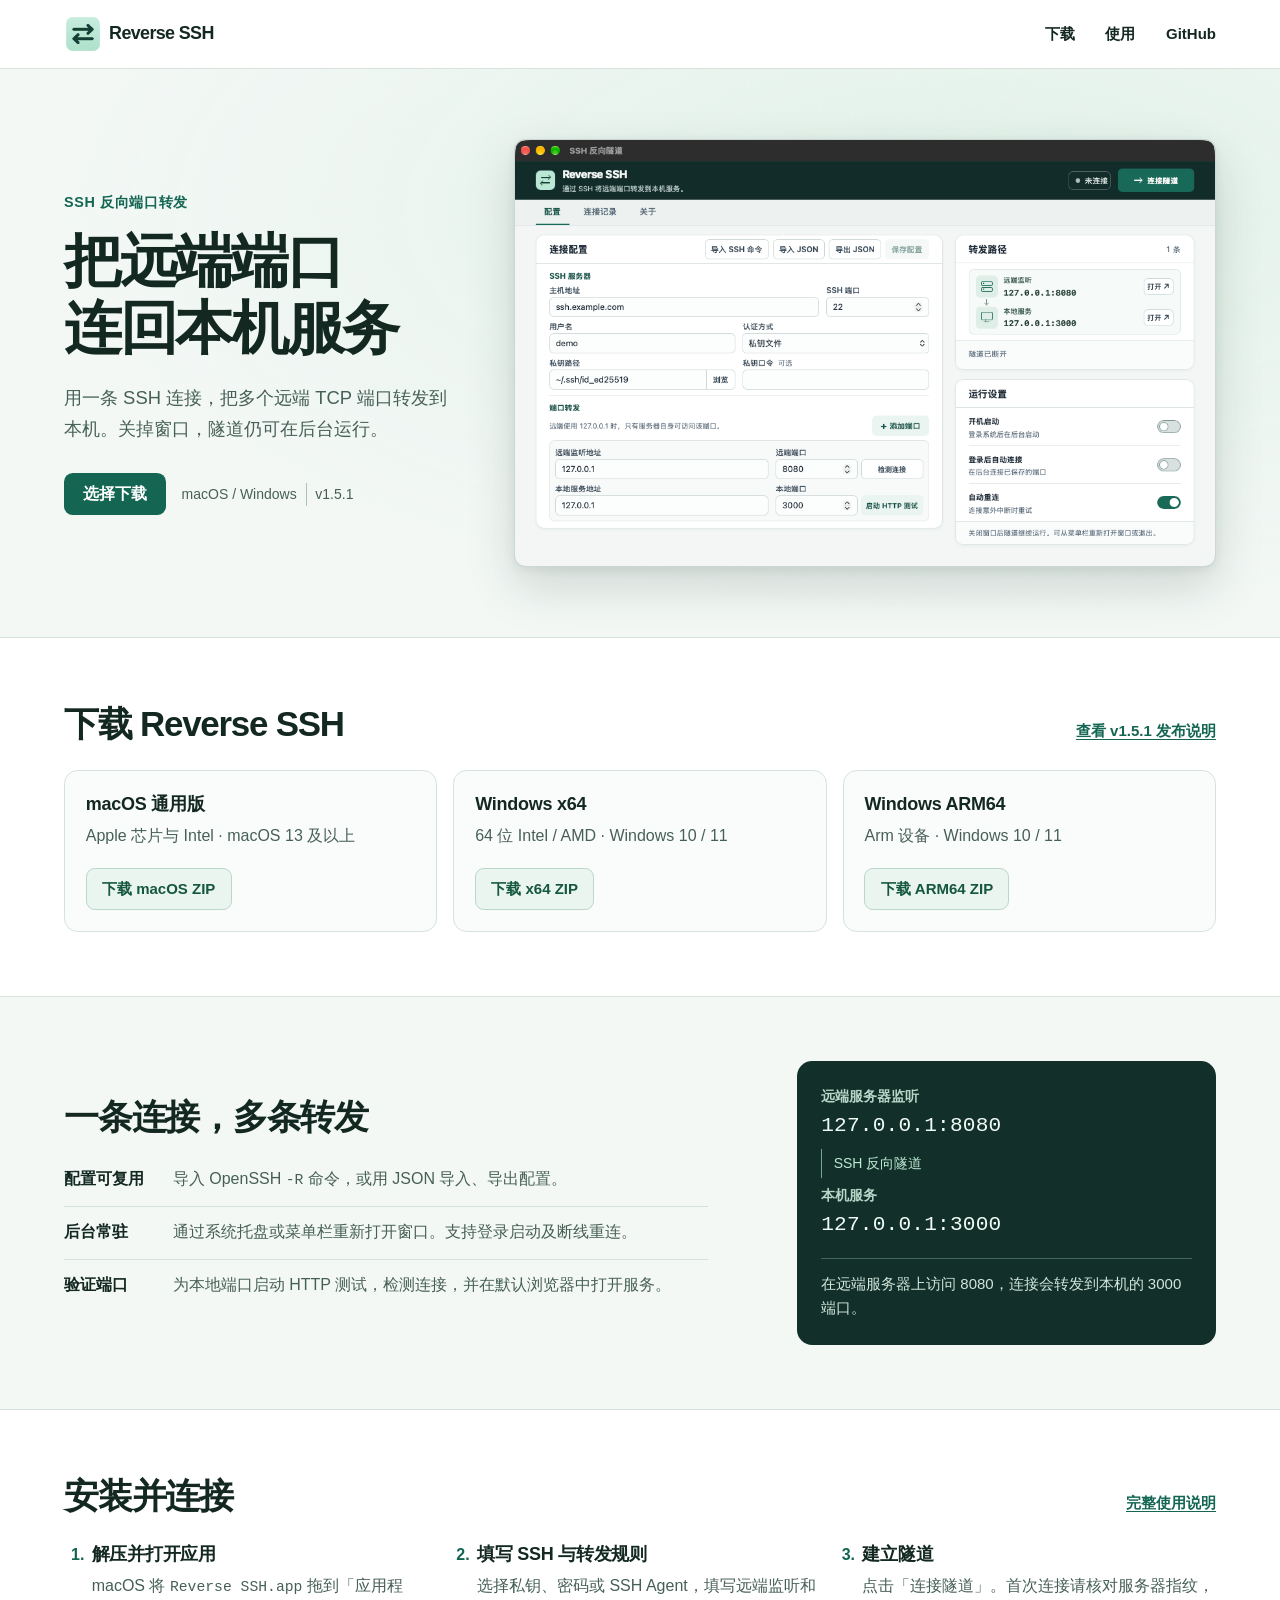
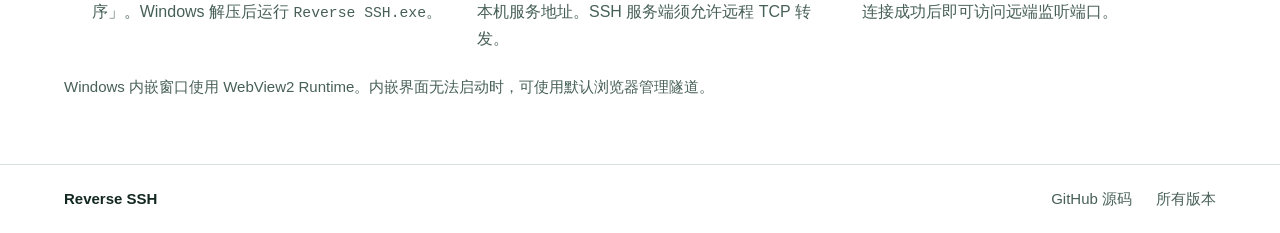
==== docs/index.html @ cf94feb1 "Add GitHub Pages project and download site" ====
<!doctype html>
<html lang="zh-CN">
<head>
  <meta charset="utf-8">
  <meta name="viewport" content="width=device-width, initial-scale=1">
  <meta name="color-scheme" content="light">
  <meta name="theme-color" content="#eff7f2">
  <meta name="description" content="Reverse SSH 是 macOS 和 Windows 上的 SSH 反向隧道工具，支持多端口转发、后台运行、自动重连和配置导入。">
  <title>Reverse SSH · SSH 反向隧道</title>
  <link rel="icon" href="assets/reverse-ssh-icon.png" type="image/png">
  <link rel="stylesheet" href="styles.css">
</head>
<body>
  <a class="skip" href="#download">跳到下载</a>
  <header class="header" id="top">
    <div class="wrap header-inner">
      <a class="brand" href="#top" aria-label="Reverse SSH 首页">
        <img src="assets/reverse-ssh-icon.png" alt="" width="38" height="38">
        <span>Reverse SSH</span>
      </a>
      <nav aria-label="网站导航">
        <a href="#download">下载</a>
        <a href="#start">使用</a>
        <a href="https://github.com/AdemJensen/Reverse-SSH">GitHub</a>
      </nav>
    </div>
  </header>

  <main>
    <section class="hero" aria-labelledby="title">
      <div class="wrap hero-inner">
        <div class="hero-copy">
          <p class="eyebrow">SSH 反向端口转发</p>
          <h1 id="title">把远端端口<br>连回本机服务</h1>
          <p class="hero-description">用一条 SSH 连接，把多个远端 TCP 端口转发到本机。关掉窗口，隧道仍可在后台运行。</p>
          <div class="hero-actions">
            <a class="button button-primary" href="#download">选择下载</a>
            <span class="build"><span>macOS / Windows</span> <span>v1.5.1</span></span>
          </div>
        </div>
        <figure class="product">
          <img src="assets/reverse-ssh-macos.png" width="1080" height="657" alt="Reverse SSH 的 macOS 配置窗口，显示 SSH 服务器、端口转发规则和后台运行设置。">
        </figure>
      </div>
    </section>

    <section class="downloads section" id="download" aria-labelledby="download-title">
      <div class="wrap">
        <div class="section-head">
          <h2 id="download-title">下载 Reverse SSH</h2>
          <a class="text-link" href="https://github.com/AdemJensen/Reverse-SSH/releases/tag/v1.5.1">查看 v1.5.1 发布说明</a>
        </div>
        <div class="packages">
          <article class="package">
            <h3>macOS 通用版</h3>
            <p>Apple 芯片与 Intel · macOS 13 及以上</p>
            <a class="button button-package" href="https://github.com/AdemJensen/Reverse-SSH/releases/download/v1.5.1/ReverseSSH-1.5.1-macOS-Universal.zip">下载 macOS ZIP</a>
          </article>
          <article class="package">
            <h3>Windows x64</h3>
            <p>64 位 Intel / AMD · Windows 10 / 11</p>
            <a class="button button-package" href="https://github.com/AdemJensen/Reverse-SSH/releases/download/v1.5.1/ReverseSSH-1.5.1-Windows-x64.zip">下载 x64 ZIP</a>
          </article>
          <article class="package">
            <h3>Windows ARM64</h3>
            <p>Arm 设备 · Windows 10 / 11</p>
            <a class="button button-package" href="https://github.com/AdemJensen/Reverse-SSH/releases/download/v1.5.1/ReverseSSH-1.5.1-Windows-ARM64.zip">下载 ARM64 ZIP</a>
          </article>
        </div>
      </div>
    </section>

    <section class="workflow section" aria-labelledby="workflow-title">
      <div class="wrap workflow-inner">
        <div>
          <h2 id="workflow-title">一条连接，多条转发</h2>
          <dl class="features">
            <div><dt>配置可复用</dt><dd>导入 OpenSSH <code>-R</code> 命令，或用 JSON 导入、导出配置。</dd></div>
            <div><dt>后台常驻</dt><dd>通过系统托盘或菜单栏重新打开窗口。支持登录启动及断线重连。</dd></div>
            <div><dt>验证端口</dt><dd>为本地端口启动 HTTP 测试，检测连接，并在默认浏览器中打开服务。</dd></div>
          </dl>
        </div>
        <div class="route" aria-label="端口转发示例">
          <span class="route-label">远端服务器监听</span>
          <code>127.0.0.1:8080</code>
          <div class="route-line"><span>SSH 反向隧道</span></div>
          <span class="route-label">本机服务</span>
          <code>127.0.0.1:3000</code>
          <p>在远端服务器上访问 8080，连接会转发到本机的 3000 端口。</p>
        </div>
      </div>
    </section>

    <section class="install section" id="start" aria-labelledby="start-title">
      <div class="wrap">
        <div class="section-head">
          <h2 id="start-title">安装并连接</h2>
          <a class="text-link" href="https://github.com/AdemJensen/Reverse-SSH#readme">完整使用说明</a>
        </div>
        <ol class="steps">
          <li>
            <h3>解压并打开应用</h3>
            <p>macOS 将 <code>Reverse SSH.app</code> 拖到「应用程序」。Windows 解压后运行 <code>Reverse SSH.exe</code>。</p>
          </li>
          <li>
            <h3>填写 SSH 与转发规则</h3>
            <p>选择私钥、密码或 SSH Agent，填写远端监听和本机服务地址。SSH 服务端须允许远程 TCP 转发。</p>
          </li>
          <li>
            <h3>建立隧道</h3>
            <p>点击「连接隧道」。首次连接请核对服务器指纹，连接成功后即可访问远端监听端口。</p>
          </li>
        </ol>
        <p class="install-note">Windows 内嵌窗口使用 WebView2 Runtime。内嵌界面无法启动时，可使用默认浏览器管理隧道。</p>
      </div>
    </section>
  </main>

  <footer class="footer">
    <div class="wrap footer-inner">
      <span>Reverse SSH</span>
      <a href="https://github.com/AdemJensen/Reverse-SSH">GitHub 源码</a>
      <a href="https://github.com/AdemJensen/Reverse-SSH/releases">所有版本</a>
    </div>
  </footer>
</body>
</html>
---- docs/styles.css ----
:root {
  color-scheme: light;
  --ink: #142822;
  --muted: #476057;
  --green: #146653;
  --green-hover: #0e5342;
  --paper: #fff;
  --wash: #eff7f2;
  --border: #d5e3dc;
  font-family: -apple-system, BlinkMacSystemFont, "Segoe UI", "PingFang SC", "Microsoft YaHei", sans-serif;
  font-size: 100%;
  color: var(--ink);
  background: var(--paper);
  line-height: 1.65;
}

*, *::before, *::after { box-sizing: border-box; }
html { scroll-behavior: smooth; }
body, h1, h2, h3, p, figure, dl, dd, ol { margin: 0; }
a { color: inherit; }
a:focus-visible { outline: 3px solid #29886e; outline-offset: 4px; }
img { display: block; max-width: 100%; }
code { font-family: ui-monospace, "SFMono-Regular", Consolas, monospace; font-size: .92em; }
.wrap { width: min(calc(100% - 4.5rem), 72rem); margin-inline: auto; }
.skip { position: fixed; z-index: 1; top: .75rem; left: .75rem; padding: .5rem .9rem; transform: translateY(-180%); border-radius: .5rem; background: var(--paper); color: var(--green); }
.skip:focus { transform: none; }

.header { border-bottom: 1px solid var(--border); }
.header-inner, .footer-inner { display: flex; align-items: center; gap: 1.5rem; }
.header-inner { min-height: 4.25rem; justify-content: space-between; }
.brand { display: inline-flex; align-items: center; gap: .44rem; font-size: 1.12rem; font-weight: 760; letter-spacing: -.035em; text-decoration: none; white-space: nowrap; }
.brand img { width: 2.38rem; height: 2.38rem; }
.header nav { display: flex; align-items: center; gap: clamp(1rem, 2.4vw, 2rem); font-size: .9375rem; font-weight: 630; white-space: nowrap; }
.header nav a, .footer a { text-decoration: none; }
.header nav a:hover, .footer a:hover { color: var(--green); text-decoration: underline; text-underline-offset: .22em; }

.hero { background: radial-gradient(ellipse at 76% 25%, #e1f1e9, transparent 66%), #f3f8f5; border-bottom: 1px solid var(--border); }
.hero-inner { display: grid; grid-template-columns: minmax(18rem, .76fr) minmax(0, 1.38fr); align-items: center; gap: clamp(1.5rem, 5vw, 4rem); padding-block: clamp(3.25rem, 5.5vw, 5rem); }
.eyebrow { margin-bottom: .8rem; color: var(--green); font-size: .9rem; font-weight: 740; letter-spacing: .045em; }
h1 { font-size: clamp(2.5rem, 4.5vw, 4.1rem); font-weight: 780; line-height: 1.17; letter-spacing: -.04em; }
.hero-description { max-width: 24rem; margin-top: 1.2rem; color: var(--muted); font-size: clamp(1rem, 1.48vw, 1.15rem); line-height: 1.72; }
.hero-actions { display: flex; align-items: center; gap: .95rem; flex-wrap: wrap; margin-top: 1.75rem; }
.button { display: inline-flex; align-items: center; justify-content: center; min-height: 2.625rem; padding: .55rem .95rem; border-radius: .55rem; font-weight: 680; text-decoration: none; line-height: 1.35; }
.button-primary { padding-inline: 1.2rem; background: var(--green); color: #fff; }
.button-primary:hover { background: var(--green-hover); }
.build { display: flex; align-items: center; gap: .55rem; color: var(--muted); font-size: .875rem; }
.build span + span { border-left: 1px solid #aac2b7; padding-left: .55rem; }
.product { border: 1px solid #24463c25; border-radius: .72rem; box-shadow: 0 1.2rem 3rem #17372c2b, 0 .2rem .6rem #203d3214; overflow: hidden; background: #e9f0ed; }
.product img { width: 100%; height: auto; }

.section { padding-block: clamp(2.7rem, 5vw, 4.875rem); }
.section-head { display: flex; flex-wrap: wrap; justify-content: space-between; align-items: baseline; gap: .65rem 1.25rem; margin-bottom: 1.45rem; }
h2 { font-size: clamp(1.65rem, 2.8vw, 2.18rem); font-weight: 760; line-height: 1.28; letter-spacing: -.035em; }
.text-link { color: var(--green); font-size: .9375rem; font-weight: 650; text-decoration-thickness: 1px; text-underline-offset: .23em; }
.text-link:hover { color: var(--green-hover); }
.packages { display: grid; grid-template-columns: repeat(3, minmax(0, 1fr)); gap: 1rem; }
.package { display: flex; flex-direction: column; align-items: flex-start; gap: .35rem; padding: 1.3rem; border: 1px solid var(--border); border-radius: .85rem; min-width: 0; background: #fafcfb; }
.package h3, .steps h3 { font-size: 1.125rem; font-weight: 735; line-height: 1.4; letter-spacing: -.014em; }
.package p, .steps p, .features dd { color: var(--muted); }
.package p { margin-bottom: .85rem; }
.button-package { margin-top: auto; border: 1px solid #bbd6ca; background: #eaf5ef; color: #155741; font-size: .9375rem; }
.button-package:hover { border-color: #94c3b2; background: #dcefe5; }

.workflow { background: #f3f8f5; border-block: 1px solid var(--border); }
.workflow-inner { display: grid; grid-template-columns: minmax(0, 1.26fr) minmax(16rem, .82fr); align-items: center; gap: clamp(2rem, 7vw, 6rem); }
.features { margin-top: .9rem; }
.features > div { display: grid; grid-template-columns: 6rem 1fr; gap: .8rem; padding-block: .8rem; }
.features > div + div { border-top: 1px solid var(--border); }
.features dt { font-weight: 740; }
.route { display: flex; align-items: flex-start; flex-direction: column; padding: 1.5rem; border-radius: .95rem; background: #132f29; color: #effbf5; }
.route-label { color: #b7d7c9; font-size: .875rem; font-weight: 640; }
.route code { font-size: clamp(1rem, 2.1vw, 1.32rem); letter-spacing: .01em; }
.route-line { display: flex; align-items: center; margin: .35rem 0; min-height: 1.85rem; padding-left: .72rem; border-left: 1px solid #75a995; color: #bbebd4; font-size: .875rem; }
.route p { width: 100%; margin-top: 1rem; border-top: 1px solid #41685b; padding-top: .8rem; color: #d0e7dc; font-size: .9375rem; }

.steps { padding-left: 1.55rem; display: grid; grid-template-columns: repeat(3, minmax(0, 1fr)); gap: 1.8rem; }
.steps li { padding-left: .18rem; }
.steps li::marker { color: var(--green); font-weight: 750; }
.steps p { margin-top: .36rem; }
.install-note { margin-top: 1.45rem; color: var(--muted); font-size: .9375rem; }
.footer { border-top: 1px solid var(--border); }
.footer-inner { min-height: 4.25rem; font-size: .9375rem; color: var(--muted); }
.footer-inner span { margin-right: auto; color: var(--ink); font-weight: 720; }

@media (max-width: 57rem) {
  .wrap { width: min(calc(100% - 3rem), 72rem); }
  .hero-inner { grid-template-columns: minmax(0, 1fr); gap: 2.2rem; }
  .hero-description { max-width: 31rem; }
  .packages { gap: .65rem; }
  .package { padding: 1rem; }
}

@media (max-width: 43rem) {
  .packages, .steps, .workflow-inner { grid-template-columns: minmax(0, 1fr); }
  .steps { gap: 1.15rem; }
  .package { padding: 1.2rem; }
  .package p { margin-bottom: .55rem; }
  .workflow-inner { gap: 1.45rem; }
}

@media (max-width: 27rem) {
  .wrap { width: calc(100% - 2rem); }
  .header-inner, .footer-inner { gap: .75rem; }
  .header nav { gap: .75rem; font-size: .9rem; }
  .brand { gap: .3rem; font-size: 1rem; }
  .brand img { width: 2rem; height: 2rem; }
  .features > div { grid-template-columns: minmax(0, 1fr); gap: .12rem; }
  .route { padding: 1.15rem; }
}

@media (prefers-reduced-motion: reduce) {
  html { scroll-behavior: auto; }
}
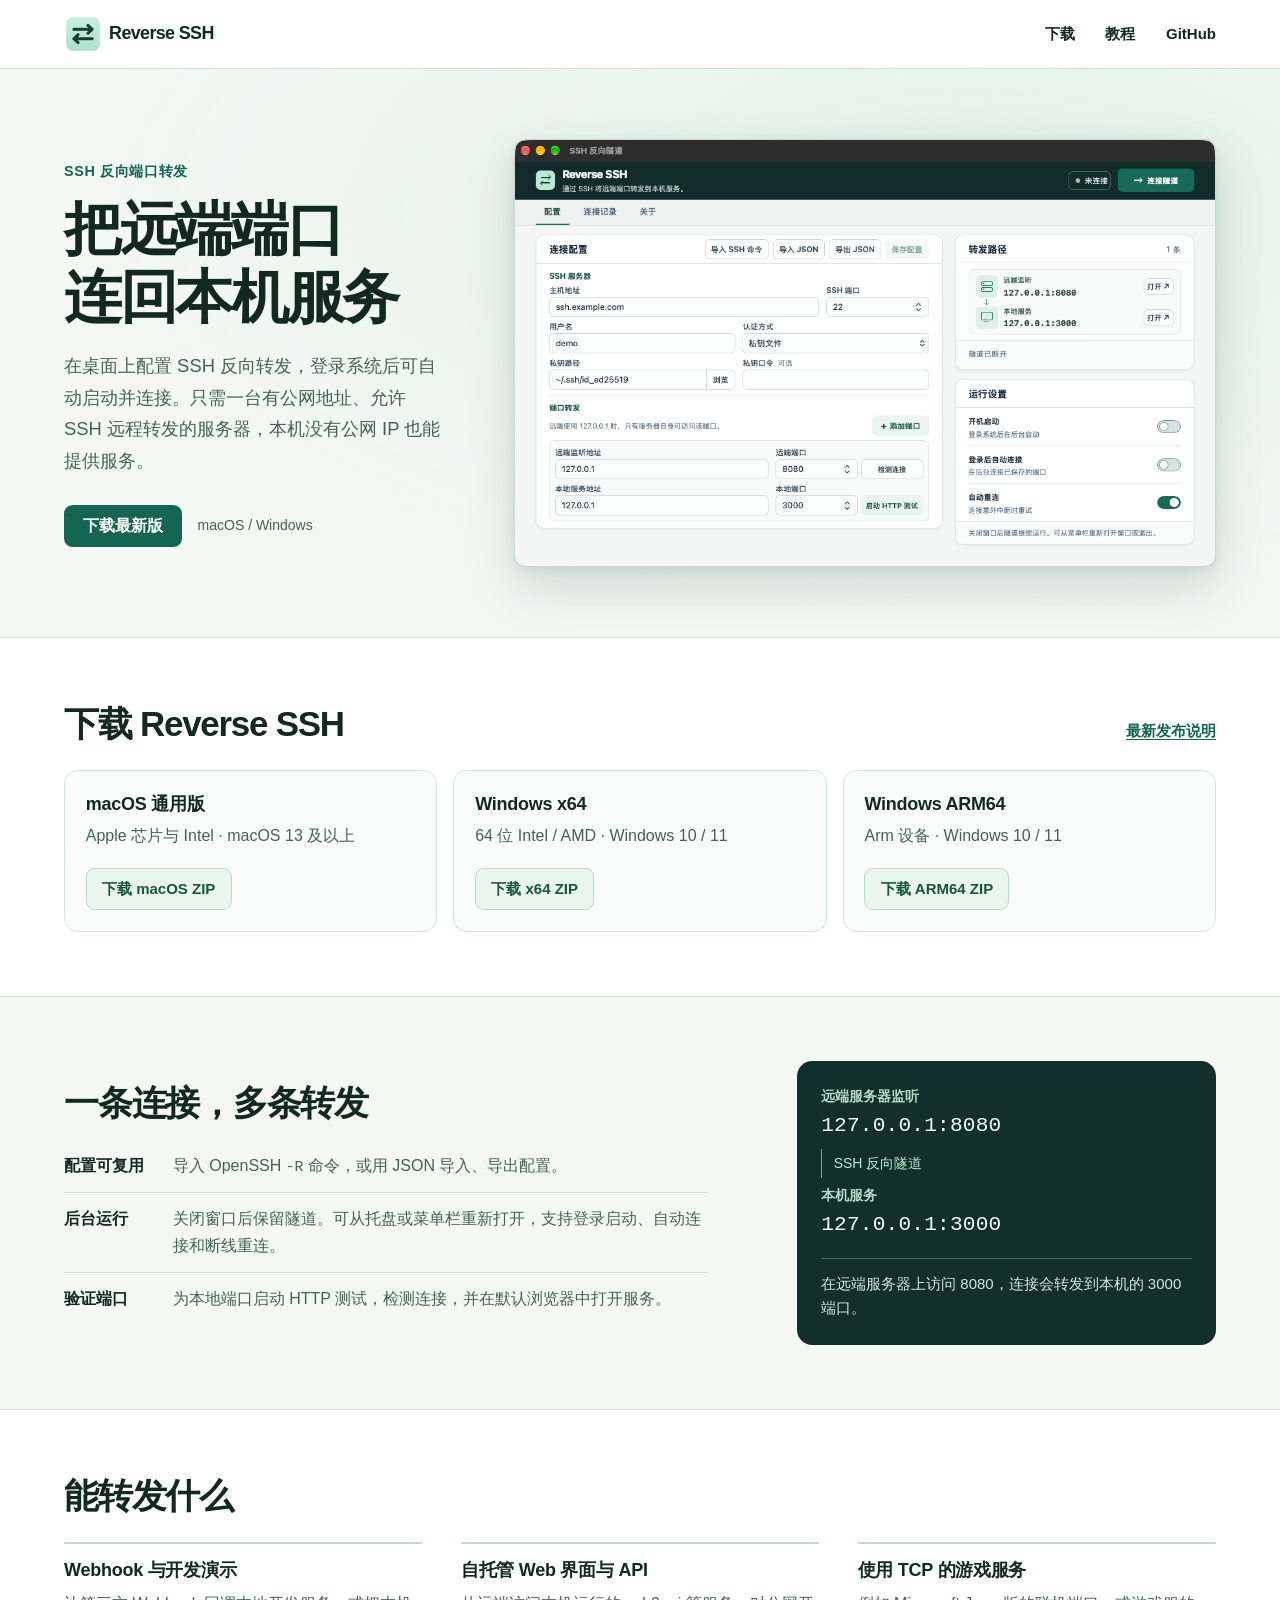
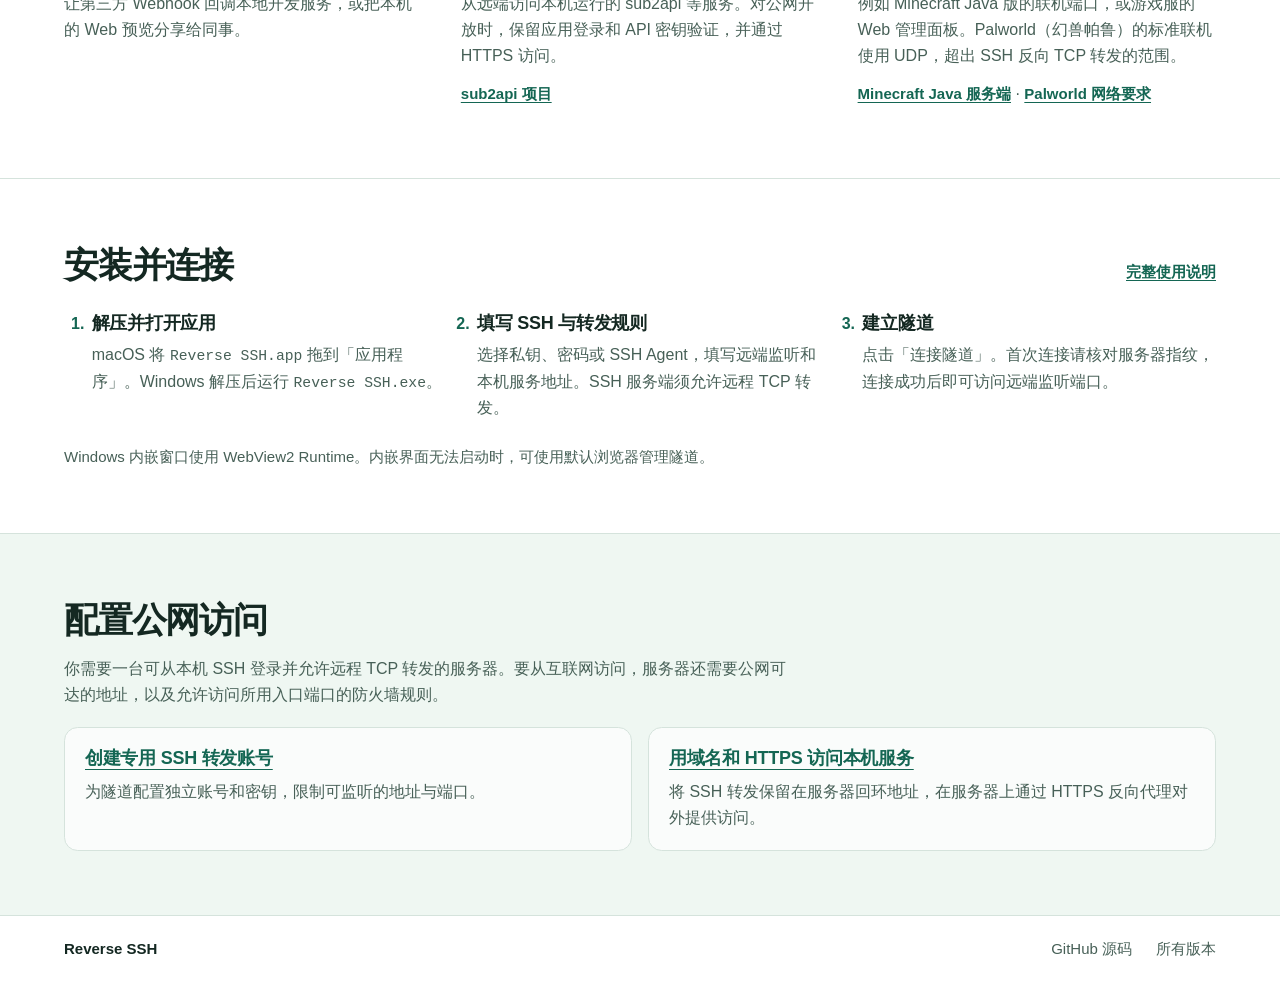
==== commit 4c954cb9: "Update project homepage and publish SSH and HTTPS guides" ====
--- a/docs/index.html
+++ b/docs/index.html
@@ -5,7 +5,7 @@
   <meta name="viewport" content="width=device-width, initial-scale=1">
   <meta name="color-scheme" content="light">
   <meta name="theme-color" content="#eff7f2">
-  <meta name="description" content="Reverse SSH 是 macOS 和 Windows 上的 SSH 反向隧道工具，支持多端口转发、后台运行、自动重连和配置导入。">
+  <meta name="description" content="Reverse SSH 为 macOS 和 Windows 提供图形化 SSH 反向转发。通过你可登录的 SSH 服务器访问本机 TCP 服务，支持多端口、后台运行和登录后自动连接。">
   <title>Reverse SSH · SSH 反向隧道</title>
   <link rel="icon" href="assets/reverse-ssh-icon.png" type="image/png">
   <link rel="stylesheet" href="styles.css">
@@ -20,7 +20,7 @@
       </a>
       <nav aria-label="网站导航">
         <a href="#download">下载</a>
-        <a href="#start">使用</a>
+        <a href="#guides">教程</a>
         <a href="https://github.com/AdemJensen/Reverse-SSH">GitHub</a>
       </nav>
     </div>
@@ -32,10 +32,10 @@
         <div class="hero-copy">
           <p class="eyebrow">SSH 反向端口转发</p>
           <h1 id="title">把远端端口<br>连回本机服务</h1>
-          <p class="hero-description">用一条 SSH 连接，把多个远端 TCP 端口转发到本机。关掉窗口，隧道仍可在后台运行。</p>
+          <p class="hero-description">在桌面上配置 SSH 反向转发，登录系统后可自动启动并连接。只需一台有公网地址、允许 SSH 远程转发的服务器，本机没有公网 IP 也能提供服务。</p>
           <div class="hero-actions">
-            <a class="button button-primary" href="#download">选择下载</a>
-            <span class="build"><span>macOS / Windows</span> <span>v1.5.1</span></span>
+            <a class="button button-primary" href="#download">下载最新版</a>
+            <span class="platforms">macOS / Windows</span>
           </div>
         </div>
         <figure class="product">
@@ -48,23 +48,23 @@
       <div class="wrap">
         <div class="section-head">
           <h2 id="download-title">下载 Reverse SSH</h2>
-          <a class="text-link" href="https://github.com/AdemJensen/Reverse-SSH/releases/tag/v1.5.1">查看 v1.5.1 发布说明</a>
+          <a class="text-link" href="https://github.com/AdemJensen/Reverse-SSH/releases/latest">最新发布说明</a>
         </div>
         <div class="packages">
           <article class="package">
             <h3>macOS 通用版</h3>
             <p>Apple 芯片与 Intel · macOS 13 及以上</p>
-            <a class="button button-package" href="https://github.com/AdemJensen/Reverse-SSH/releases/download/v1.5.1/ReverseSSH-1.5.1-macOS-Universal.zip">下载 macOS ZIP</a>
+            <a class="button button-package" href="https://github.com/AdemJensen/Reverse-SSH/releases/latest/download/ReverseSSH-macOS-Universal.zip">下载 macOS ZIP</a>
           </article>
           <article class="package">
             <h3>Windows x64</h3>
             <p>64 位 Intel / AMD · Windows 10 / 11</p>
-            <a class="button button-package" href="https://github.com/AdemJensen/Reverse-SSH/releases/download/v1.5.1/ReverseSSH-1.5.1-Windows-x64.zip">下载 x64 ZIP</a>
+            <a class="button button-package" href="https://github.com/AdemJensen/Reverse-SSH/releases/latest/download/ReverseSSH-Windows-x64.zip">下载 x64 ZIP</a>
           </article>
           <article class="package">
             <h3>Windows ARM64</h3>
             <p>Arm 设备 · Windows 10 / 11</p>
-            <a class="button button-package" href="https://github.com/AdemJensen/Reverse-SSH/releases/download/v1.5.1/ReverseSSH-1.5.1-Windows-ARM64.zip">下载 ARM64 ZIP</a>
+            <a class="button button-package" href="https://github.com/AdemJensen/Reverse-SSH/releases/latest/download/ReverseSSH-Windows-ARM64.zip">下载 ARM64 ZIP</a>
           </article>
         </div>
       </div>
@@ -76,7 +76,7 @@
           <h2 id="workflow-title">一条连接，多条转发</h2>
           <dl class="features">
             <div><dt>配置可复用</dt><dd>导入 OpenSSH <code>-R</code> 命令，或用 JSON 导入、导出配置。</dd></div>
-            <div><dt>后台常驻</dt><dd>通过系统托盘或菜单栏重新打开窗口。支持登录启动及断线重连。</dd></div>
+            <div><dt>后台运行</dt><dd>关闭窗口后保留隧道。可从托盘或菜单栏重新打开，支持登录启动、自动连接和断线重连。</dd></div>
             <div><dt>验证端口</dt><dd>为本地端口启动 HTTP 测试，检测连接，并在默认浏览器中打开服务。</dd></div>
           </dl>
         </div>
@@ -87,6 +87,30 @@
           <span class="route-label">本机服务</span>
           <code>127.0.0.1:3000</code>
           <p>在远端服务器上访问 8080，连接会转发到本机的 3000 端口。</p>
+        </div>
+      </div>
+    </section>
+
+    <section class="section" aria-labelledby="examples-title">
+      <div class="wrap">
+        <div class="section-head">
+          <h2 id="examples-title">能转发什么</h2>
+        </div>
+        <div class="examples">
+          <article>
+            <h3>Webhook 与开发演示</h3>
+            <p>让第三方 Webhook 回调本地开发服务，或把本机的 Web 预览分享给同事。</p>
+          </article>
+          <article>
+            <h3>自托管 Web 界面与 API</h3>
+            <p>从远端访问本机运行的 sub2api 等服务。对公网开放时，保留应用登录和 API 密钥验证，并通过 HTTPS 访问。</p>
+            <a class="text-link" href="https://github.com/Wei-Shaw/sub2api">sub2api 项目</a>
+          </article>
+          <article>
+            <h3>使用 TCP 的游戏服务</h3>
+            <p>例如 Minecraft Java 版的联机端口，或游戏服的 Web 管理面板。Palworld（幻兽帕鲁）的标准联机使用 UDP，超出 SSH 反向 TCP 转发的范围。</p>
+            <p><a class="text-link" href="https://www.minecraft.net/en-us/download/server">Minecraft Java 服务端</a> · <a class="text-link" href="https://docs.palworldgame.com/getting-started/requirements/">Palworld 网络要求</a></p>
+          </article>
         </div>
       </div>
     </section>
@@ -114,6 +138,23 @@
         <p class="install-note">Windows 内嵌窗口使用 WebView2 Runtime。内嵌界面无法启动时，可使用默认浏览器管理隧道。</p>
       </div>
     </section>
+
+    <section class="guides section" id="guides" aria-labelledby="guides-title">
+      <div class="wrap">
+        <h2 id="guides-title">配置公网访问</h2>
+        <p class="guides-intro">你需要一台可从本机 SSH 登录并允许远程 TCP 转发的服务器。要从互联网访问，服务器还需要公网可达的地址，以及允许访问所用入口端口的防火墙规则。</p>
+        <div class="guide-options">
+          <article>
+            <h3><a href="ssh-tunnel-user.html">创建专用 SSH 转发账号</a></h3>
+            <p>为隧道配置独立账号和密钥，限制可监听的地址与端口。</p>
+          </article>
+          <article>
+            <h3><a href="https.html">用域名和 HTTPS 访问本机服务</a></h3>
+            <p>将 SSH 转发保留在服务器回环地址，在服务器上通过 HTTPS 反向代理对外提供访问。</p>
+          </article>
+        </div>
+      </div>
+    </section>
   </main>
 
   <footer class="footer">
--- a/docs/styles.css
+++ b/docs/styles.css
@@ -43,8 +43,7 @@
 .button { display: inline-flex; align-items: center; justify-content: center; min-height: 2.625rem; padding: .55rem .95rem; border-radius: .55rem; font-weight: 680; text-decoration: none; line-height: 1.35; }
 .button-primary { padding-inline: 1.2rem; background: var(--green); color: #fff; }
 .button-primary:hover { background: var(--green-hover); }
-.build { display: flex; align-items: center; gap: .55rem; color: var(--muted); font-size: .875rem; }
-.build span + span { border-left: 1px solid #aac2b7; padding-left: .55rem; }
+.platforms { color: var(--muted); font-size: .875rem; }
 .product { border: 1px solid #24463c25; border-radius: .72rem; box-shadow: 0 1.2rem 3rem #17372c2b, 0 .2rem .6rem #203d3214; overflow: hidden; background: #e9f0ed; }
 .product img { width: 100%; height: auto; }
 
@@ -55,8 +54,8 @@
 .text-link:hover { color: var(--green-hover); }
 .packages { display: grid; grid-template-columns: repeat(3, minmax(0, 1fr)); gap: 1rem; }
 .package { display: flex; flex-direction: column; align-items: flex-start; gap: .35rem; padding: 1.3rem; border: 1px solid var(--border); border-radius: .85rem; min-width: 0; background: #fafcfb; }
-.package h3, .steps h3 { font-size: 1.125rem; font-weight: 735; line-height: 1.4; letter-spacing: -.014em; }
-.package p, .steps p, .features dd { color: var(--muted); }
+.package h3, .steps h3, .examples h3, .guide-options h3 { font-size: 1.125rem; font-weight: 735; line-height: 1.4; letter-spacing: -.014em; }
+.package p, .steps p, .features dd, .examples p, .guide-options p, .guides-intro { color: var(--muted); }
 .package p { margin-bottom: .85rem; }
 .button-package { margin-top: auto; border: 1px solid #bbd6ca; background: #eaf5ef; color: #155741; font-size: .9375rem; }
 .button-package:hover { border-color: #94c3b2; background: #dcefe5; }
@@ -73,11 +72,25 @@
 .route-line { display: flex; align-items: center; margin: .35rem 0; min-height: 1.85rem; padding-left: .72rem; border-left: 1px solid #75a995; color: #bbebd4; font-size: .875rem; }
 .route p { width: 100%; margin-top: 1rem; border-top: 1px solid #41685b; padding-top: .8rem; color: #d0e7dc; font-size: .9375rem; }
 
+.examples { display: grid; grid-template-columns: repeat(3, minmax(0, 1fr)); gap: clamp(1rem, 3vw, 2.5rem); }
+.examples article { padding-top: .9rem; border-top: 2px solid #bddecf; }
+.examples p, .guide-options p { margin-block: .45rem; }
+.examples .text-link { display: inline-block; margin-top: .3rem; }
+.install { border-top: 1px solid var(--border); }
 .steps { padding-left: 1.55rem; display: grid; grid-template-columns: repeat(3, minmax(0, 1fr)); gap: 1.8rem; }
 .steps li { padding-left: .18rem; }
 .steps li::marker { color: var(--green); font-weight: 750; }
 .steps p { margin-top: .36rem; }
 .install-note { margin-top: 1.45rem; color: var(--muted); font-size: .9375rem; }
+
+.guides { border-top: 1px solid var(--border); background: var(--wash); }
+.guides-intro { max-width: 46rem; margin-top: .8rem; }
+.guide-options { display: grid; grid-template-columns: repeat(2, minmax(0, 1fr)); gap: 1rem; margin-top: 1.15rem; }
+.guide-options article { border: 1px solid var(--border); border-radius: .85rem; background: #fafcfb; padding: 1.15rem 1.25rem; }
+.guide-options h3 a { color: var(--green); text-underline-offset: .26em; text-decoration-thickness: 1px; }
+.guide-options h3 a:hover { color: var(--green-hover); }
+.guide-options p { margin-bottom: 0; }
+
 .footer { border-top: 1px solid var(--border); }
 .footer-inner { min-height: 4.25rem; font-size: .9375rem; color: var(--muted); }
 .footer-inner span { margin-right: auto; color: var(--ink); font-weight: 720; }
@@ -91,7 +104,7 @@
 }
 
 @media (max-width: 43rem) {
-  .packages, .steps, .workflow-inner { grid-template-columns: minmax(0, 1fr); }
+  .packages, .steps, .workflow-inner, .examples, .guide-options { grid-template-columns: minmax(0, 1fr); }
   .steps { gap: 1.15rem; }
   .package { padding: 1.2rem; }
   .package p { margin-bottom: .55rem; }
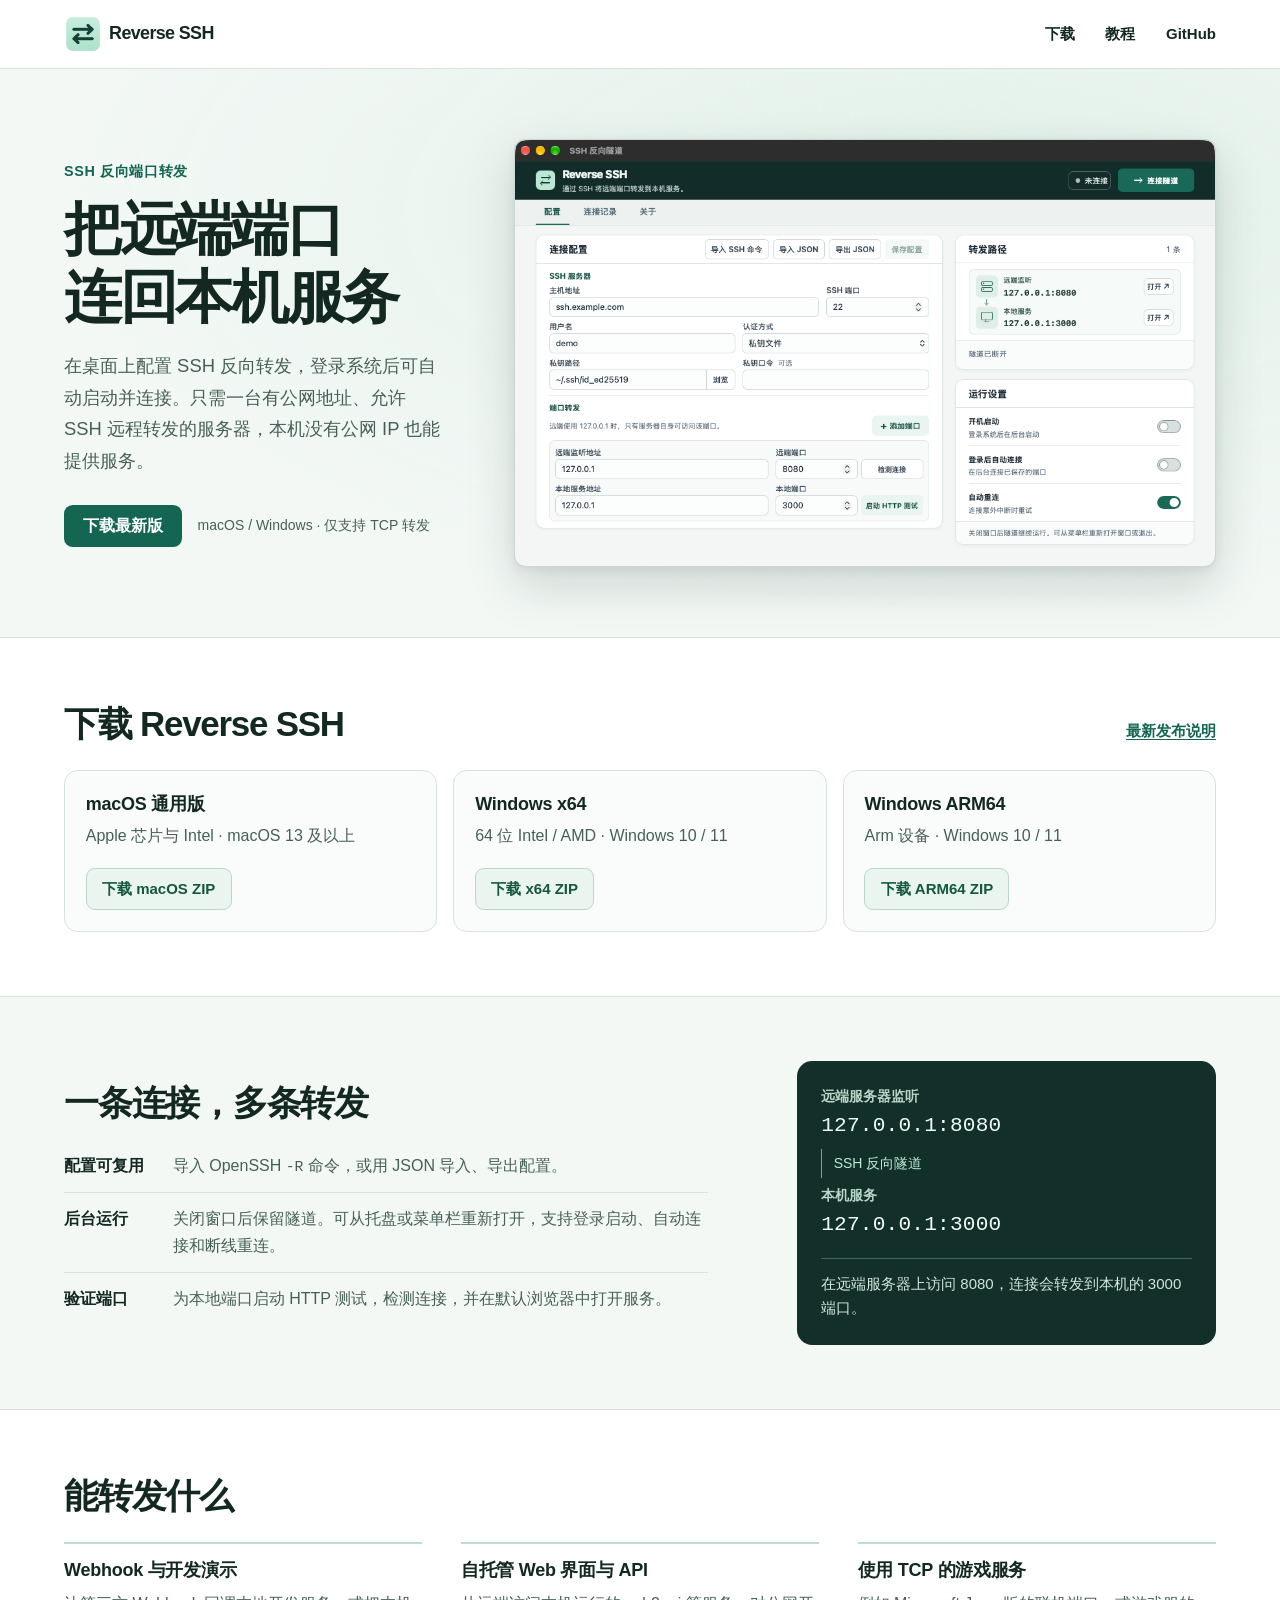
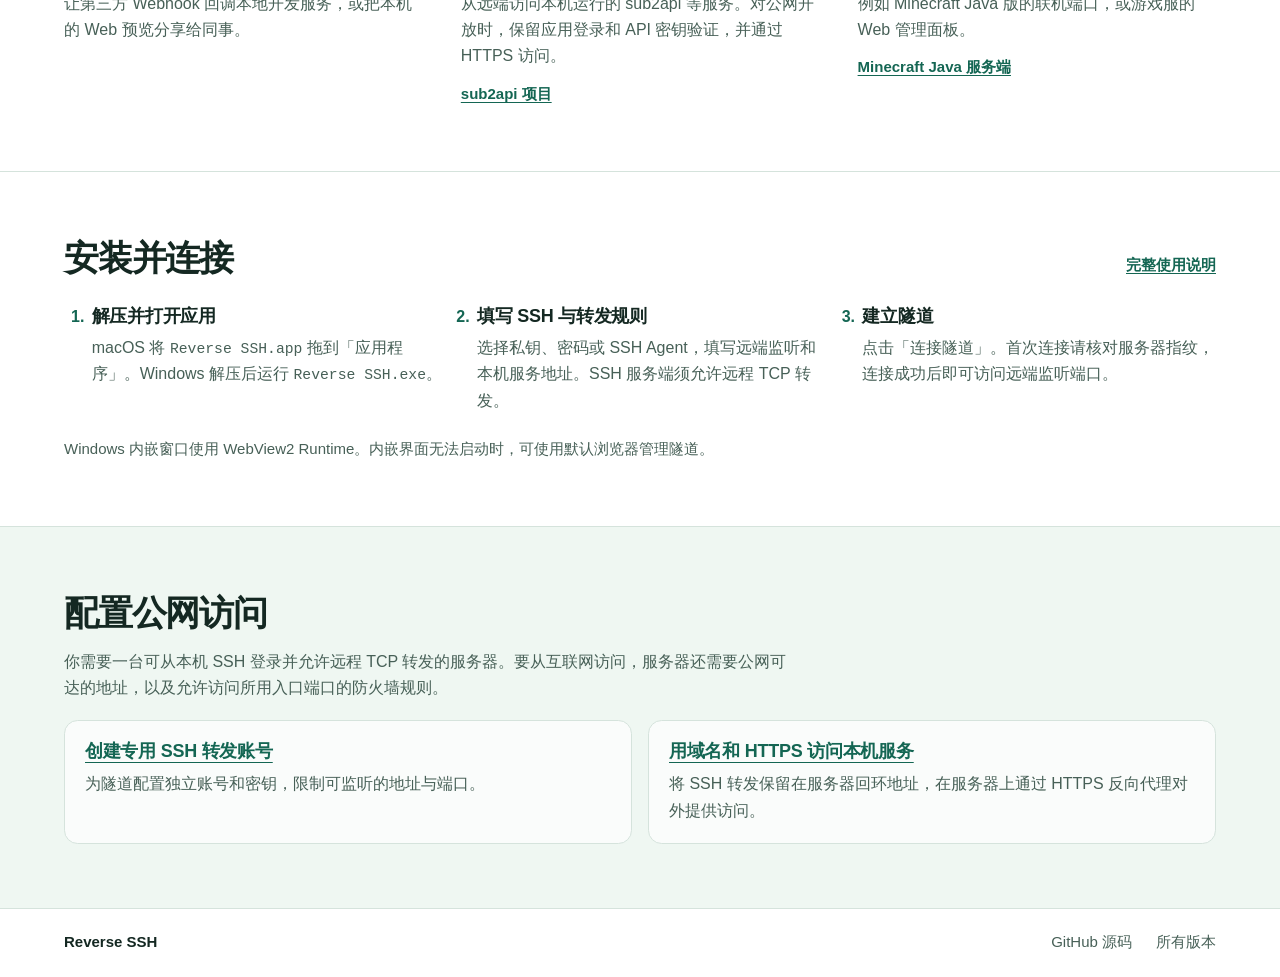
==== commit 62c22f75: "Clarify TCP-only forwarding in project docs" ====
--- a/docs/index.html
+++ b/docs/index.html
@@ -5,7 +5,7 @@
   <meta name="viewport" content="width=device-width, initial-scale=1">
   <meta name="color-scheme" content="light">
   <meta name="theme-color" content="#eff7f2">
-  <meta name="description" content="Reverse SSH 为 macOS 和 Windows 提供图形化 SSH 反向转发。通过你可登录的 SSH 服务器访问本机 TCP 服务，支持多端口、后台运行和登录后自动连接。">
+  <meta name="description" content="Reverse SSH 为 macOS 和 Windows 提供图形化 SSH 反向转发，仅支持 TCP 端口转发，支持多端口、后台运行和登录后自动连接。">
   <title>Reverse SSH · SSH 反向隧道</title>
   <link rel="icon" href="assets/reverse-ssh-icon.png" type="image/png">
   <link rel="stylesheet" href="styles.css">
@@ -35,7 +35,7 @@
           <p class="hero-description">在桌面上配置 SSH 反向转发，登录系统后可自动启动并连接。只需一台有公网地址、允许 SSH 远程转发的服务器，本机没有公网 IP 也能提供服务。</p>
           <div class="hero-actions">
             <a class="button button-primary" href="#download">下载最新版</a>
-            <span class="platforms">macOS / Windows</span>
+            <span class="platforms">macOS / Windows · 仅支持 TCP 转发</span>
           </div>
         </div>
         <figure class="product">
@@ -108,8 +108,8 @@
           </article>
           <article>
             <h3>使用 TCP 的游戏服务</h3>
-            <p>例如 Minecraft Java 版的联机端口，或游戏服的 Web 管理面板。Palworld（幻兽帕鲁）的标准联机使用 UDP，超出 SSH 反向 TCP 转发的范围。</p>
-            <p><a class="text-link" href="https://www.minecraft.net/en-us/download/server">Minecraft Java 服务端</a> · <a class="text-link" href="https://docs.palworldgame.com/getting-started/requirements/">Palworld 网络要求</a></p>
+            <p>例如 Minecraft Java 版的联机端口，或游戏服的 Web 管理面板。</p>
+            <a class="text-link" href="https://www.minecraft.net/en-us/download/server">Minecraft Java 服务端</a>
           </article>
         </div>
       </div>
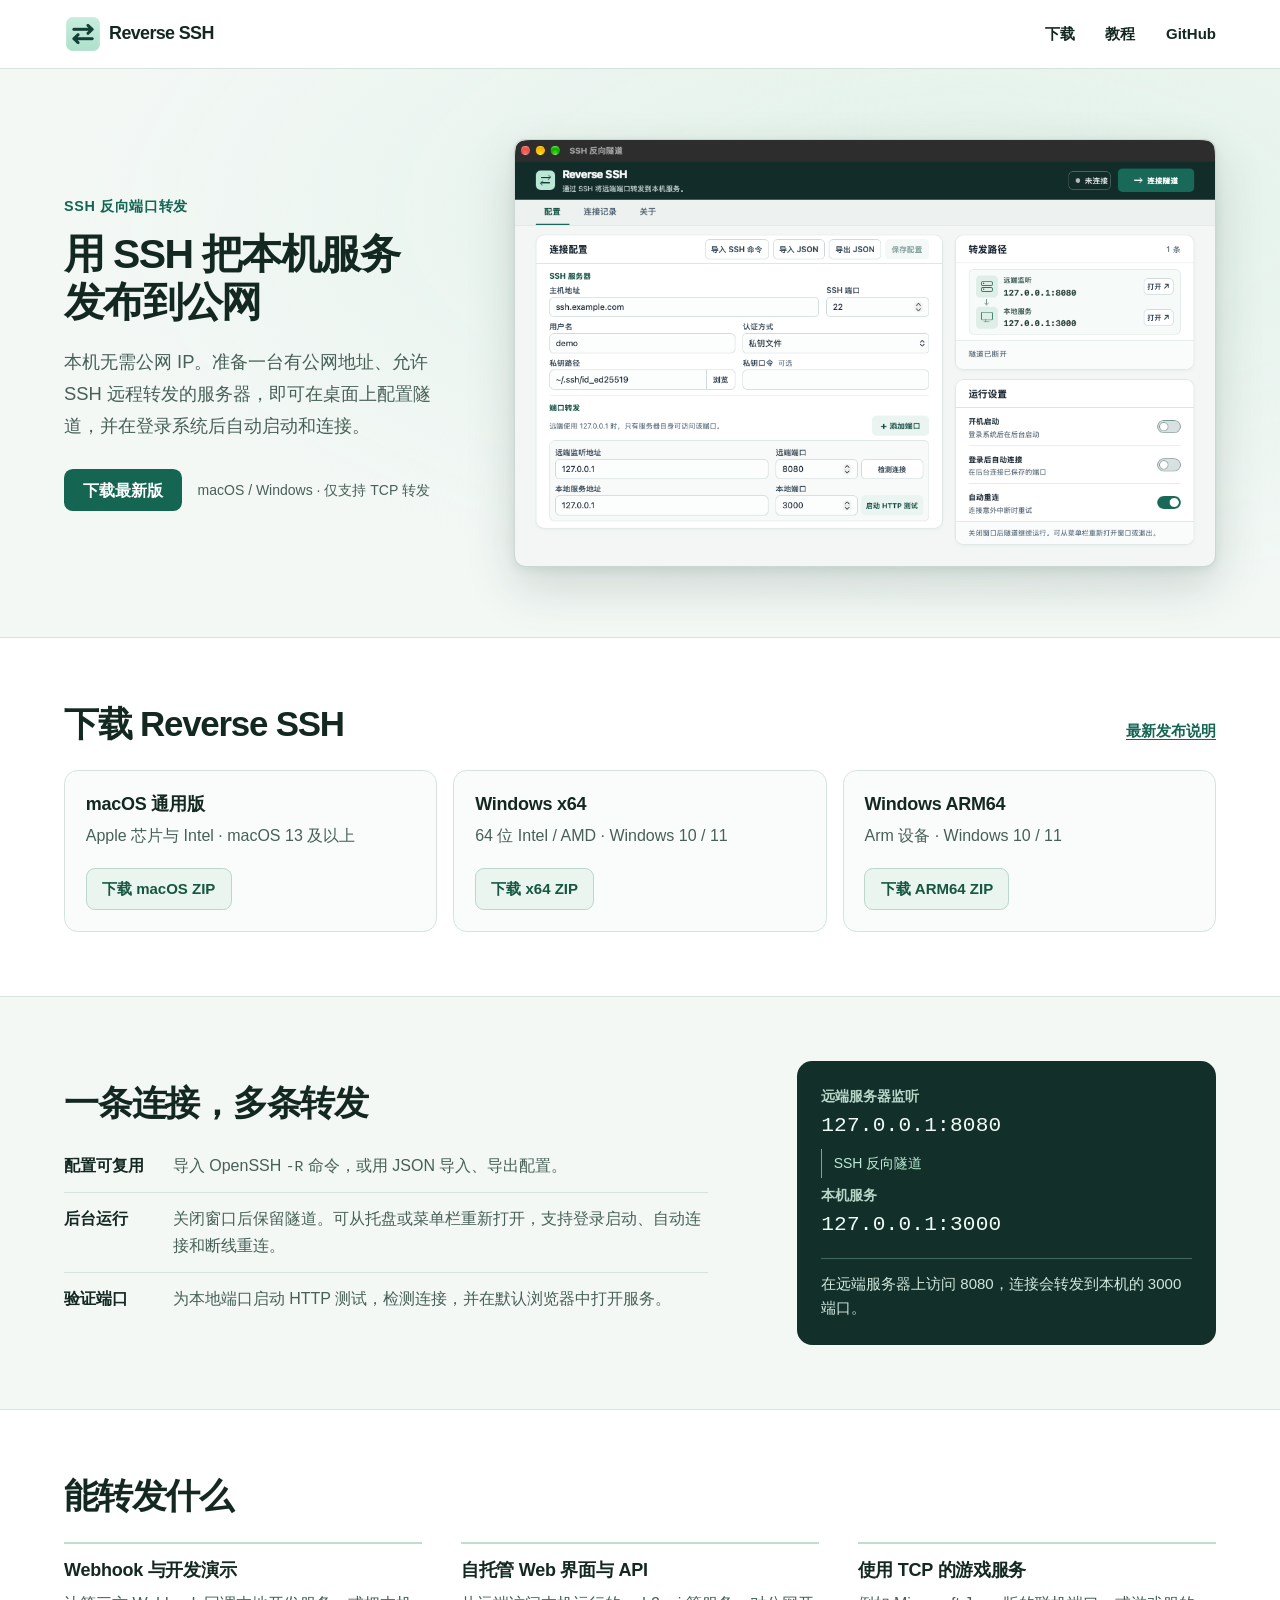
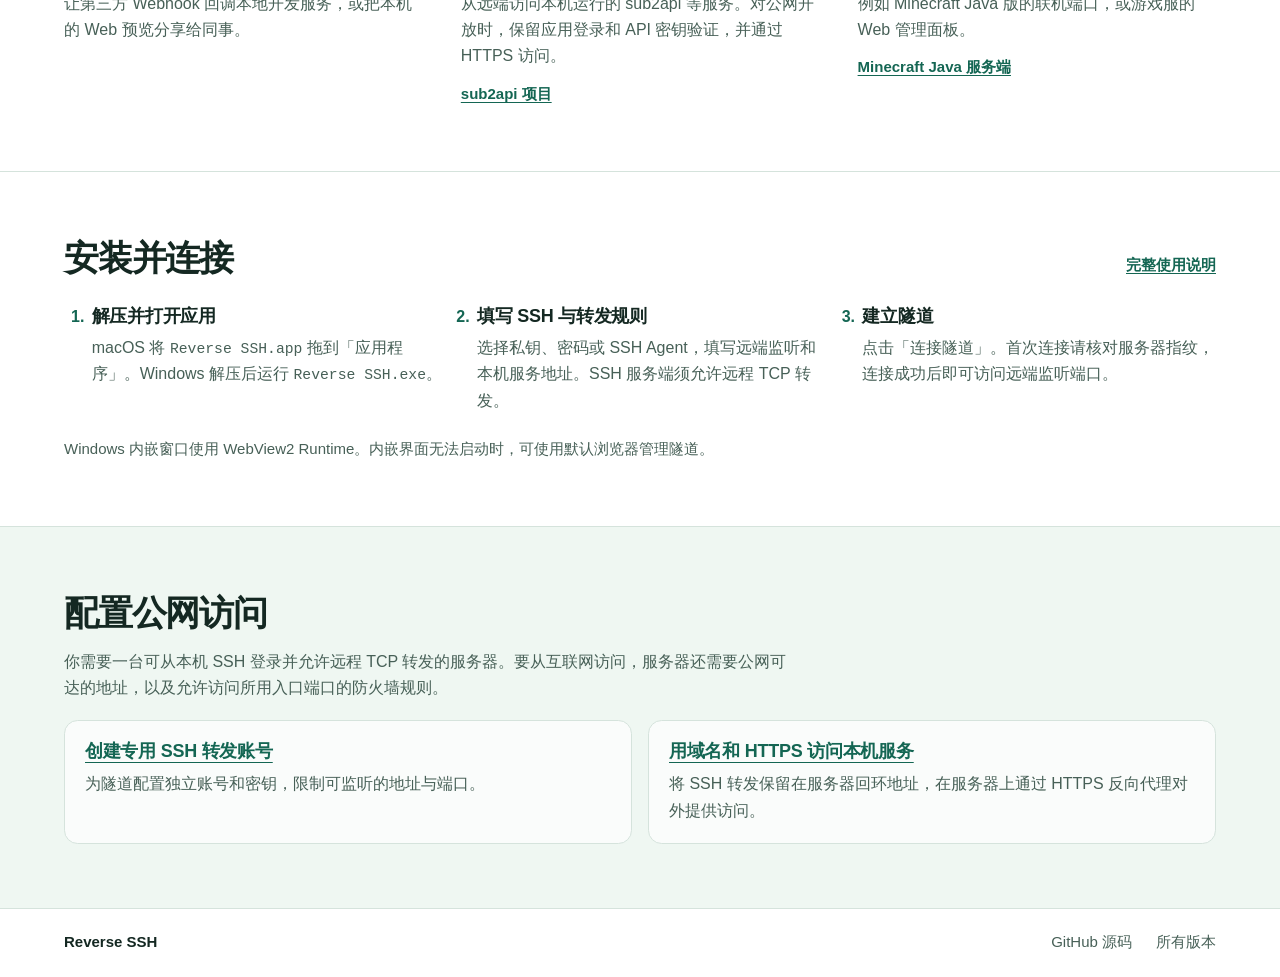
==== commit c60e6bec: "Clarify the homepage headline" ====
--- a/docs/index.html
+++ b/docs/index.html
@@ -31,8 +31,8 @@
       <div class="wrap hero-inner">
         <div class="hero-copy">
           <p class="eyebrow">SSH 反向端口转发</p>
-          <h1 id="title">把远端端口<br>连回本机服务</h1>
-          <p class="hero-description">在桌面上配置 SSH 反向转发，登录系统后可自动启动并连接。只需一台有公网地址、允许 SSH 远程转发的服务器，本机没有公网 IP 也能提供服务。</p>
+          <h1 id="title">用 SSH 把本机服务<br>发布到公网</h1>
+          <p class="hero-description">本机无需公网 IP。准备一台有公网地址、允许 SSH 远程转发的服务器，即可在桌面上配置隧道，并在登录系统后自动启动和连接。</p>
           <div class="hero-actions">
             <a class="button button-primary" href="#download">下载最新版</a>
             <span class="platforms">macOS / Windows · 仅支持 TCP 转发</span>
--- a/docs/styles.css
+++ b/docs/styles.css
@@ -38,6 +38,7 @@
 .hero-inner { display: grid; grid-template-columns: minmax(18rem, .76fr) minmax(0, 1.38fr); align-items: center; gap: clamp(1.5rem, 5vw, 4rem); padding-block: clamp(3.25rem, 5.5vw, 5rem); }
 .eyebrow { margin-bottom: .8rem; color: var(--green); font-size: .9rem; font-weight: 740; letter-spacing: .045em; }
 h1 { font-size: clamp(2.5rem, 4.5vw, 4.1rem); font-weight: 780; line-height: 1.17; letter-spacing: -.04em; }
+.hero-copy h1 { font-size: clamp(2rem, 3.2vw, 3rem); }
 .hero-description { max-width: 24rem; margin-top: 1.2rem; color: var(--muted); font-size: clamp(1rem, 1.48vw, 1.15rem); line-height: 1.72; }
 .hero-actions { display: flex; align-items: center; gap: .95rem; flex-wrap: wrap; margin-top: 1.75rem; }
 .button { display: inline-flex; align-items: center; justify-content: center; min-height: 2.625rem; padding: .55rem .95rem; border-radius: .55rem; font-weight: 680; text-decoration: none; line-height: 1.35; }
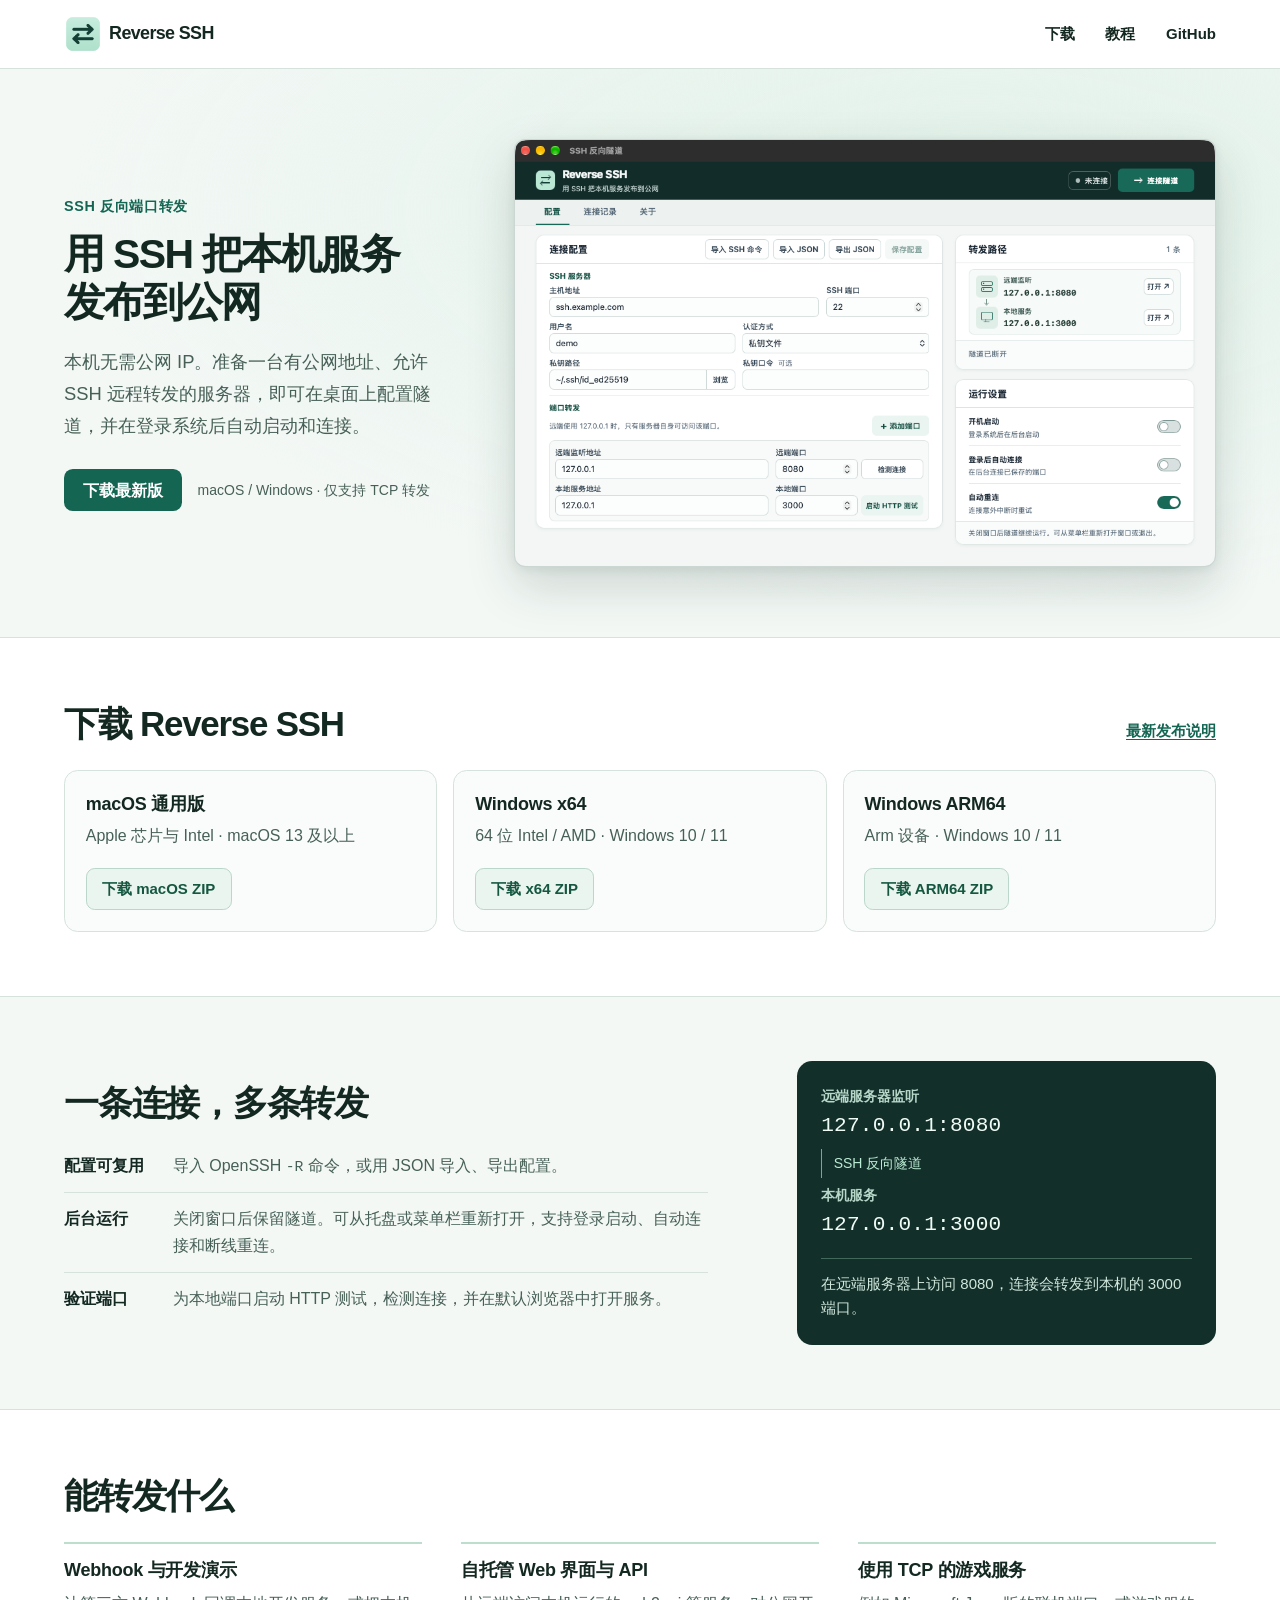
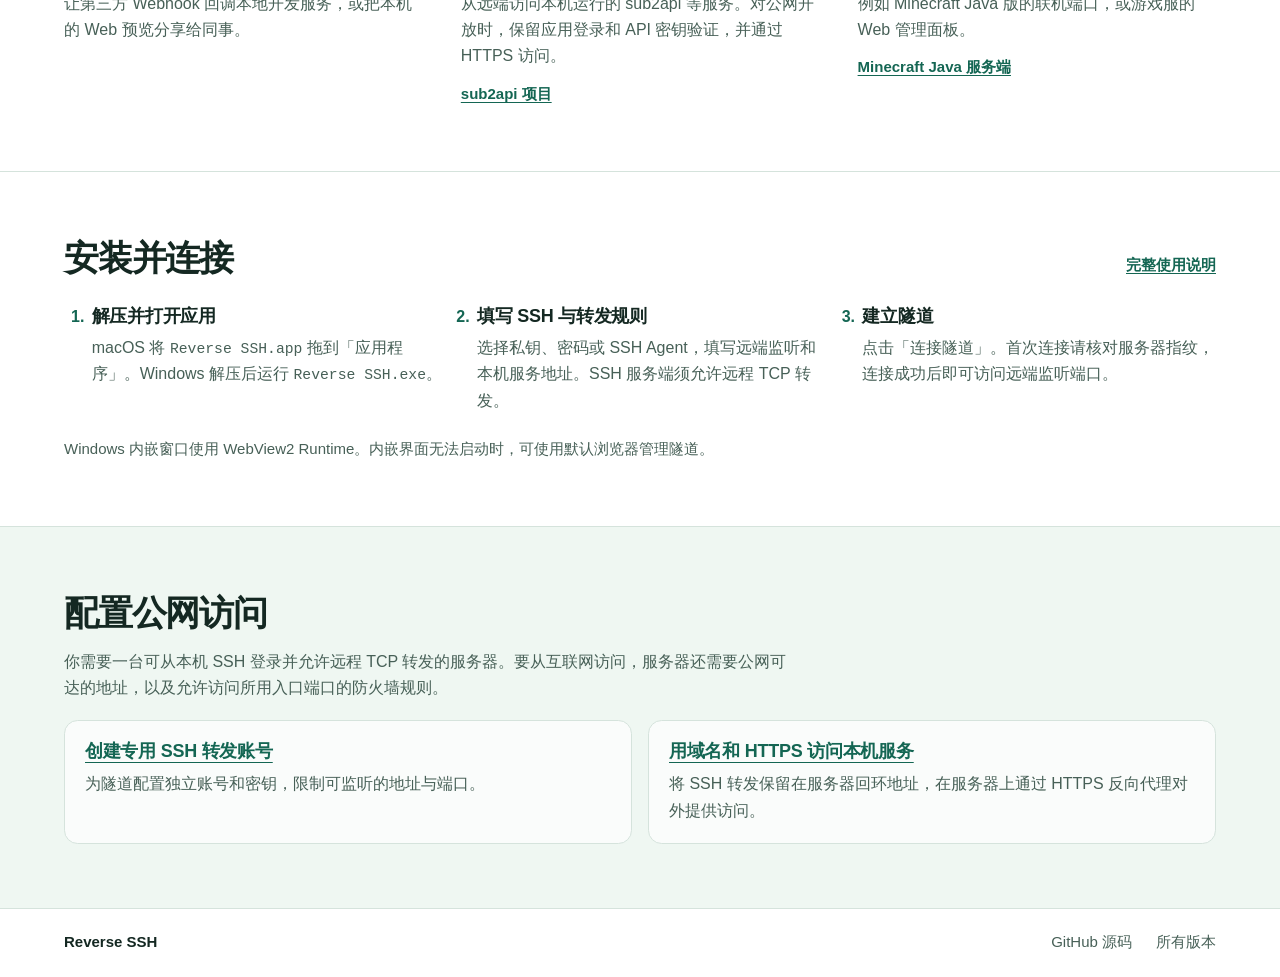
==== commit 70f4a105: "Show the latest release version on the download page" ====
--- a/docs/index.html
+++ b/docs/index.html
@@ -9,6 +9,7 @@
   <title>Reverse SSH · SSH 反向隧道</title>
   <link rel="icon" href="assets/reverse-ssh-icon.png" type="image/png">
   <link rel="stylesheet" href="styles.css">
+  <script src="latest-release.js" defer></script>
 </head>
 <body>
   <a class="skip" href="#download">跳到下载</a>
@@ -48,7 +49,7 @@
       <div class="wrap">
         <div class="section-head">
           <h2 id="download-title">下载 Reverse SSH</h2>
-          <a class="text-link" href="https://github.com/AdemJensen/Reverse-SSH/releases/latest">最新发布说明</a>
+          <a class="text-link" id="latest-release" href="https://github.com/AdemJensen/Reverse-SSH/releases/latest">最新发布说明</a>
         </div>
         <div class="packages">
           <article class="package">
